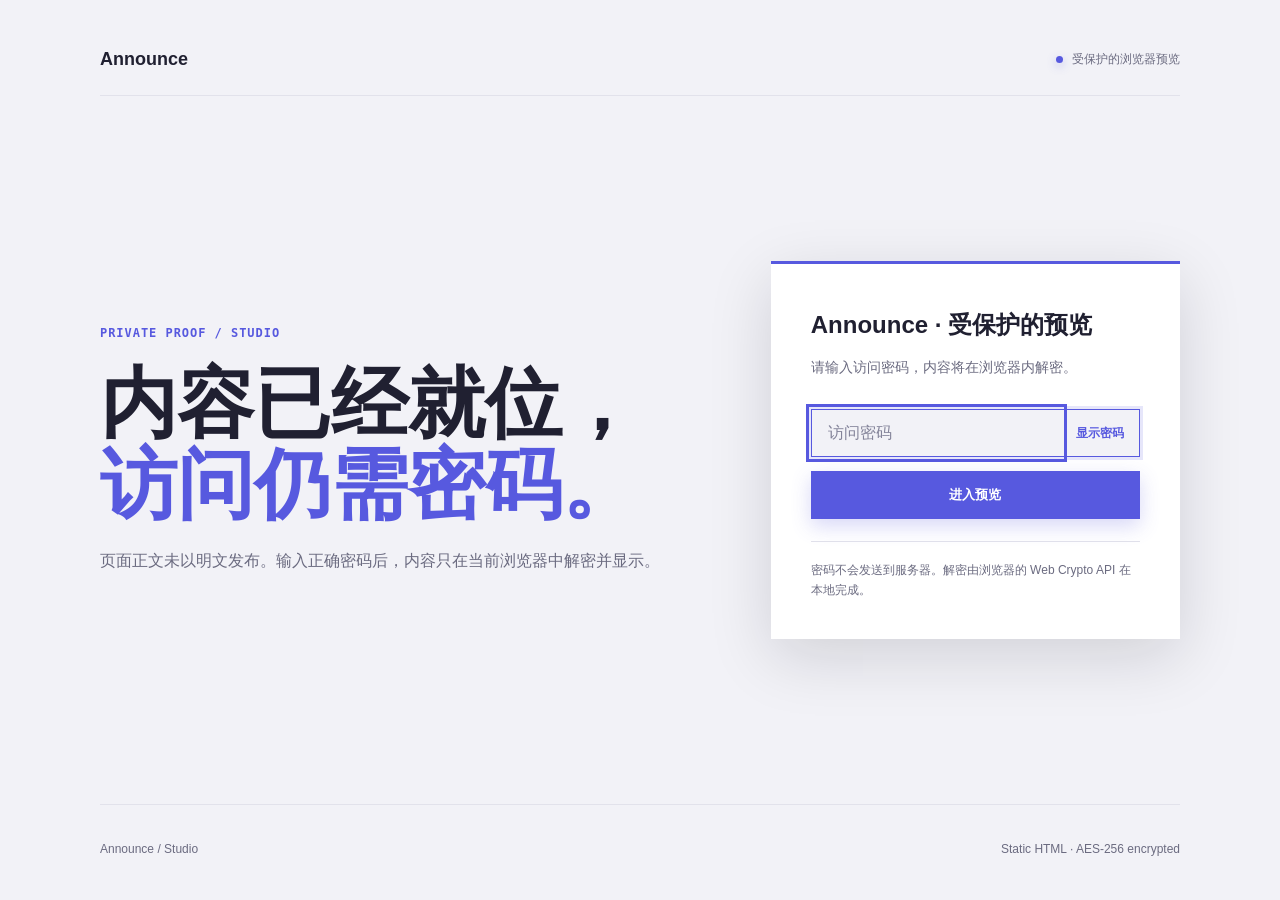
==== studio/index.html @ 5dee1dbb "Deploy 1ccfae8" ====
<!doctype html>
<html class="staticrypt-html" lang="zh-CN">
  <head>
    <meta charset="utf-8" />
    <meta name="viewport" content="width=device-width, initial-scale=1" />
    <meta name="robots" content="noindex, nofollow, noarchive" />
    <meta name="theme-color" content="#F2F2F7" />
    <meta http-equiv="cache-control" content="max-age=0" />
    <meta http-equiv="cache-control" content="no-cache" />
    <meta http-equiv="expires" content="0" />
    <meta http-equiv="pragma" content="no-cache" />
    <title>Announce · 受保护的预览</title>
    <style>
      :root {
        color-scheme: light;
        --canvas: #f2f2f7;
        --paper: #ffffff;
        --ink: #202031;
        --muted: #6b6b80;
        --line: #e2e2eb;
        --brand: #5759df;
        --brand-soft: #eeeeff;
        font-family: -apple-system, BlinkMacSystemFont, "PingFang SC", "HarmonyOS Sans SC", "Microsoft YaHei", "Noto Sans CJK SC", sans-serif;
      }

      * { box-sizing: border-box; }

      .staticrypt-html,
      .staticrypt-body { min-height: 100%; }

      .staticrypt-body {
        margin: 0;
        background: var(--canvas);
        color: var(--ink);
        line-height: 1.6;
        -webkit-font-smoothing: antialiased;
      }

      .hidden { display: none !important; }

      .staticrypt-spinner-container {
        min-height: 100vh;
        display: grid;
        place-items: center;
      }

      .staticrypt-spinner {
        width: 36px;
        height: 36px;
        border: 3px solid var(--line);
        border-top-color: var(--brand);
        border-radius: 50%;
        animation: spin 700ms linear infinite;
      }

      .staticrypt-content {
        min-height: 100vh;
        padding: 24px;
        display: grid;
        grid-template-rows: auto 1fr auto;
      }

      .access-header,
      .access-footer {
        width: min(100%, 1080px);
        margin: 0 auto;
        display: flex;
        align-items: center;
        justify-content: space-between;
        gap: 20px;
        font-size: 12px;
      }

      .access-header {
        min-height: 72px;
        border-bottom: 1px solid var(--line);
      }

      .brand {
        margin: 0;
        color: var(--ink);
        font-size: 18px;
        font-weight: 750;
      }

      .access-state,
      .access-footer { color: var(--muted); }

      .access-state {
        margin: 0;
        display: flex;
        align-items: center;
        gap: 9px;
      }

      .access-state::before {
        width: 7px;
        height: 7px;
        background: var(--brand);
        border-radius: 50%;
        box-shadow: 0 3px 10px rgba(87, 89, 223, 0.35);
        content: "";
      }

      .staticrypt-page {
        width: min(100%, 1080px);
        margin: 0 auto;
        display: grid;
        grid-template-columns: minmax(0, 1fr) minmax(360px, 0.72fr);
        align-items: center;
        gap: clamp(40px, 8vw, 116px);
      }

      .context-copy { max-width: 560px; }

      .eyebrow {
        margin: 0;
        color: var(--brand);
        font-family: ui-monospace, SFMono-Regular, Menlo, Consolas, monospace;
        font-size: 12px;
        font-weight: 700;
        letter-spacing: 0.08em;
        text-transform: uppercase;
      }

      .context-copy h1 {
        margin: 20px 0 22px;
        font-size: clamp(3rem, 6vw, 5.5rem);
        line-height: 1.05;
        text-wrap: balance;
      }

      .context-copy h1 span {
        display: block;
        color: var(--brand);
      }

      .context-copy > p:last-child {
        max-width: 38em;
        margin: 0;
        color: var(--muted);
        font-size: 16px;
        line-height: 1.85;
      }

      .staticrypt-form {
        padding: 42px 40px 38px;
        border-top: 3px solid var(--brand);
        background: var(--paper);
        box-shadow: 0 18px 60px rgba(16, 16, 30, 0.14);
      }

      .staticrypt-title {
        margin: 0;
        font-size: 24px;
        font-weight: 750;
      }

      .staticrypt-instructions {
        margin: 10px 0 30px;
        color: var(--muted);
        font-size: 14px;
        line-height: 1.75;
      }

      .staticrypt-password-container {
        display: grid;
        grid-template-columns: 1fr auto;
        border: 1px solid var(--line);
        background: var(--canvas);
      }

      .staticrypt-password-container:focus-within {
        border-color: var(--brand);
        box-shadow: 0 0 0 3px rgba(87, 89, 223, 0.15);
      }

      #staticrypt-password {
        min-width: 0;
        padding: 14px 16px;
        border: 0;
        outline: 0;
        background: transparent;
        color: var(--ink);
        font-size: 16px;
      }

      #staticrypt-password::placeholder { color: #838399; }

      .staticrypt-toggle-password-visibility {
        padding: 0 15px;
        border: 0;
        background: transparent;
        color: var(--brand);
        cursor: pointer;
        font-size: 12px;
        font-weight: 700;
      }

      .staticrypt-decrypt-button {
        width: 100%;
        margin-top: 14px;
        padding: 14px 18px;
        border: 1px solid var(--brand);
        background: var(--brand);
        color: var(--paper);
        cursor: pointer;
        font-weight: 700;
        box-shadow: 0 7px 20px rgba(87, 89, 223, 0.24);
      }

      .staticrypt-decrypt-button:hover { background: var(--ink); border-color: var(--ink); }

      .staticrypt-toggle-password-visibility:focus-visible,
      .staticrypt-decrypt-button:focus-visible,
      #staticrypt-password:focus-visible {
        outline: 3px solid var(--brand);
        outline-offset: 3px;
      }

      .staticrypt-remember {
        margin: 16px 0 0;
        display: flex;
        align-items: center;
        gap: 8px;
        color: var(--muted);
        font-size: 13px;
      }

      .staticrypt-error {
        margin: 14px 0 0;
        color: #9c2e3d;
        font-size: 13px;
      }

      .form-note {
        margin: 22px 0 0;
        padding-top: 18px;
        border-top: 1px solid var(--line);
        color: var(--muted);
        font-size: 12px;
        line-height: 1.7;
      }

      .access-footer {
        min-height: 72px;
        padding-top: 18px;
        border-top: 1px solid var(--line);
      }

      .access-footer p { margin: 0; }

      @keyframes spin { to { transform: rotate(360deg); } }

      @media (max-width: 780px) {
        .staticrypt-content { padding: 16px; }
        .staticrypt-page {
          padding: 58px 0 72px;
          grid-template-columns: 1fr;
          gap: 42px;
        }
        .context-copy h1 { font-size: clamp(2.8rem, 14vw, 4.6rem); }
        .staticrypt-form { padding: 34px 26px 30px; }
        .access-footer { align-items: flex-start; flex-direction: column; justify-content: center; }
      }

      @media (prefers-reduced-motion: reduce) {
        *, *::before, *::after {
          animation-duration: 0.01ms !important;
          animation-iteration-count: 1 !important;
        }
      }
    </style>
  </head>
  <body class="staticrypt-body">
    <div id="staticrypt_loading" class="staticrypt-spinner-container" aria-label="正在加载">
      <div class="staticrypt-spinner" aria-hidden="true"></div>
    </div>

    <div id="staticrypt_content" class="staticrypt-content hidden">
      <header class="access-header">
        <p class="brand">Announce</p>
        <p class="access-state">受保护的浏览器预览</p>
      </header>

      <main class="staticrypt-page">
        <div class="context-copy">
          <p class="eyebrow">Private proof / Studio</p>
          <h1>内容已经就位，<span>访问仍需密码。</span></h1>
          <p>页面正文未以明文发布。输入正确密码后，内容只在当前浏览器中解密并显示。</p>
        </div>

        <section class="staticrypt-form" aria-labelledby="access-title">
          <p id="access-title" class="staticrypt-title">Announce · 受保护的预览</p>
          <p class="staticrypt-instructions">请输入访问密码，内容将在浏览器内解密。</p>

          <form id="staticrypt-form" action="#" method="post">
            <div class="staticrypt-password-container">
              <input
                id="staticrypt-password"
                type="password"
                name="password"
                placeholder="访问密码"
                autocomplete="current-password"
                autofocus
              />
              <button class="staticrypt-toggle-password-visibility" type="button">显示密码</button>
            </div>

            <label id="staticrypt-remember-label" class="staticrypt-remember hidden">
              <input id="staticrypt-remember" type="checkbox" name="remember" />
              Remember me
            </label>

            <input type="submit" class="staticrypt-decrypt-button" value="进入预览" />
            <p id="staticrypt-error" class="staticrypt-error hidden" role="alert"></p>
          </form>

          <p class="form-note">密码不会发送到服务器。解密由浏览器的 Web Crypto API 在本地完成。</p>
        </section>
      </main>

      <footer class="access-footer">
        <p>Announce / Studio</p>
        <p>Static HTML · AES-256 encrypted</p>
      </footer>
    </div>

    <script>
      const staticryptInitiator = ((function(){
  const exports = {};
  const cryptoEngine = ((function(){
  const exports = {};
  const { subtle } = crypto;

const IV_BITS = 16 * 8;
const HEX_BITS = 4;
const ENCRYPTION_ALGO = "AES-CBC";

/**
 * Translates between utf8 encoded hexadecimal strings
 * and Uint8Array bytes.
 */
const HexEncoder = {
    /**
     * hex string -> bytes
     * @param {string} hexString
     * @returns {Uint8Array}
     */
    parse: function (hexString) {
        if (hexString.length % 2 !== 0) throw "Invalid hexString";
        const arrayBuffer = new Uint8Array(hexString.length / 2);

        for (let i = 0; i < hexString.length; i += 2) {
            const byteValue = parseInt(hexString.substring(i, i + 2), 16);
            if (isNaN(byteValue)) {
                throw "Invalid hexString";
            }
            arrayBuffer[i / 2] = byteValue;
        }
        return arrayBuffer;
    },

    /**
     * bytes -> hex string
     * @param {Uint8Array} bytes
     * @returns {string}
     */
    stringify: function (bytes) {
        const hexBytes = [];

        for (let i = 0; i < bytes.length; ++i) {
            let byteString = bytes[i].toString(16);
            if (byteString.length < 2) {
                byteString = "0" + byteString;
            }
            hexBytes.push(byteString);
        }
        return hexBytes.join("");
    },
};

/**
 * Translates between utf8 strings and Uint8Array bytes.
 */
const UTF8Encoder = {
    parse: function (str) {
        return new TextEncoder().encode(str);
    },

    stringify: function (bytes) {
        return new TextDecoder().decode(bytes);
    },
};

/**
 * Salt and encrypt a msg with a password.
 */
async function encrypt(msg, hashedPassword) {
    // Must be 16 bytes, unpredictable, and preferably cryptographically random. However, it need not be secret.
    // https://developer.mozilla.org/en-US/docs/Web/API/SubtleCrypto/encrypt#parameters
    const iv = crypto.getRandomValues(new Uint8Array(IV_BITS / 8));

    const key = await subtle.importKey("raw", HexEncoder.parse(hashedPassword), ENCRYPTION_ALGO, false, ["encrypt"]);

    const encrypted = await subtle.encrypt(
        {
            name: ENCRYPTION_ALGO,
            iv: iv,
        },
        key,
        UTF8Encoder.parse(msg)
    );

    // iv will be 32 hex characters, we prepend it to the ciphertext for use in decryption
    return HexEncoder.stringify(iv) + HexEncoder.stringify(new Uint8Array(encrypted));
}
exports.encrypt = encrypt;

/**
 * Decrypt a salted msg using a password.
 *
 * @param {string} encryptedMsg
 * @param {string} hashedPassword
 * @returns {Promise<string>}
 */
async function decrypt(encryptedMsg, hashedPassword) {
    const ivLength = IV_BITS / HEX_BITS;
    const iv = HexEncoder.parse(encryptedMsg.substring(0, ivLength));
    const encrypted = encryptedMsg.substring(ivLength);

    const key = await subtle.importKey("raw", HexEncoder.parse(hashedPassword), ENCRYPTION_ALGO, false, ["decrypt"]);

    const outBuffer = await subtle.decrypt(
        {
            name: ENCRYPTION_ALGO,
            iv: iv,
        },
        key,
        HexEncoder.parse(encrypted)
    );

    return UTF8Encoder.stringify(new Uint8Array(outBuffer));
}
exports.decrypt = decrypt;

/**
 * Salt and hash the password so it can be stored in localStorage without opening a password reuse vulnerability.
 *
 * @param {string} password
 * @param {string} salt
 * @returns {Promise<string>}
 */
async function hashPassword(password, salt) {
    // we hash the password in multiple steps, each adding more iterations. This is because we used to allow less
    // iterations, so for backward compatibility reasons, we need to support going from that to more iterations.
    let hashedPassword = await hashLegacyRound(password, salt);

    hashedPassword = await hashSecondRound(hashedPassword, salt);

    return hashThirdRound(hashedPassword, salt);
}
exports.hashPassword = hashPassword;

/**
 * This hashes the password with 1k iterations. This is a low number, we need this function to support backwards
 * compatibility.
 *
 * @param {string} password
 * @param {string} salt
 * @returns {Promise<string>}
 */
function hashLegacyRound(password, salt) {
    return pbkdf2(password, salt, 1000, "SHA-1");
}
exports.hashLegacyRound = hashLegacyRound;

/**
 * Add a second round of iterations. This is because we used to use 1k, so for backwards compatibility with
 * remember-me/autodecrypt links, we need to support going from that to more iterations.
 *
 * @param hashedPassword
 * @param salt
 * @returns {Promise<string>}
 */
function hashSecondRound(hashedPassword, salt) {
    return pbkdf2(hashedPassword, salt, 14000, "SHA-256");
}
exports.hashSecondRound = hashSecondRound;

/**
 * Add a third round of iterations to bring total number to 600k. This is because we used to use 1k, then 15k, so for
 * backwards compatibility with remember-me/autodecrypt links, we need to support going from that to more iterations.
 *
 * @param hashedPassword
 * @param salt
 * @returns {Promise<string>}
 */
function hashThirdRound(hashedPassword, salt) {
    return pbkdf2(hashedPassword, salt, 585000, "SHA-256");
}
exports.hashThirdRound = hashThirdRound;

/**
 * Salt and hash the password so it can be stored in localStorage without opening a password reuse vulnerability.
 *
 * @param {string} password
 * @param {string} salt
 * @param {int} iterations
 * @param {string} hashAlgorithm
 * @returns {Promise<string>}
 */
async function pbkdf2(password, salt, iterations, hashAlgorithm) {
    const key = await subtle.importKey("raw", UTF8Encoder.parse(password), "PBKDF2", false, ["deriveBits"]);

    const keyBytes = await subtle.deriveBits(
        {
            name: "PBKDF2",
            hash: hashAlgorithm,
            iterations,
            salt: UTF8Encoder.parse(salt),
        },
        key,
        256
    );

    return HexEncoder.stringify(new Uint8Array(keyBytes));
}

function generateRandomSalt() {
    const bytes = crypto.getRandomValues(new Uint8Array(128 / 8));

    return HexEncoder.stringify(new Uint8Array(bytes));
}
exports.generateRandomSalt = generateRandomSalt;

async function signMessage(hashedPassword, message) {
    const key = await subtle.importKey(
        "raw",
        HexEncoder.parse(hashedPassword),
        {
            name: "HMAC",
            hash: "SHA-256",
        },
        false,
        ["sign"]
    );
    const signature = await subtle.sign("HMAC", key, UTF8Encoder.parse(message));

    return HexEncoder.stringify(new Uint8Array(signature));
}
exports.signMessage = signMessage;

function getRandomAlphanum() {
    const possibleCharacters = "abcdefghijklmnopqrstuvwxyzABCDEFGHIJKLMNOPQRSTUVWXYZ0123456789";

    let byteArray;
    let parsedInt;

    // Keep generating new random bytes until we get a value that falls
    // within a range that can be evenly divided by possibleCharacters.length
    do {
        byteArray = crypto.getRandomValues(new Uint8Array(1));
        // extract the lowest byte to get an int from 0 to 255 (probably unnecessary, since we're only generating 1 byte)
        parsedInt = byteArray[0] & 0xff;
    } while (parsedInt >= 256 - (256 % possibleCharacters.length));

    // Take the modulo of the parsed integer to get a random number between 0 and totalLength - 1
    const randomIndex = parsedInt % possibleCharacters.length;

    return possibleCharacters[randomIndex];
}

/**
 * Generate a random string of a given length.
 *
 * @param {int} length
 * @returns {string}
 */
function generateRandomString(length) {
    let randomString = "";

    for (let i = 0; i < length; i++) {
        randomString += getRandomAlphanum();
    }

    return randomString;
}
exports.generateRandomString = generateRandomString;

  return exports;
})());
const codec = ((function(){
  const exports = {};
  /**
 * Initialize the codec with the provided cryptoEngine - this return functions to encode and decode messages.
 *
 * @param cryptoEngine - the engine to use for encryption / decryption
 */
function init(cryptoEngine) {
    const exports = {};

    /**
     * Top-level function for encoding a message.
     * Includes password hashing, encryption, and signing.
     *
     * @param {string} msg
     * @param {string} password
     * @param {string} salt
     *
     * @returns {string} The encoded text
     */
    async function encode(msg, password, salt) {
        const hashedPassword = await cryptoEngine.hashPassword(password, salt);

        const encrypted = await cryptoEngine.encrypt(msg, hashedPassword);

        // we use the hashed password in the HMAC because this is effectively what will be used a password (so we can store
        // it in localStorage safely, we don't use the clear text password)
        const hmac = await cryptoEngine.signMessage(hashedPassword, encrypted);

        return hmac + encrypted;
    }
    exports.encode = encode;

    /**
     * Encode using a password that has already been hashed. This is useful to encode multiple messages in a row, that way
     * we don't need to hash the password multiple times.
     *
     * @param {string} msg
     * @param {string} hashedPassword
     *
     * @returns {string} The encoded text
     */
    async function encodeWithHashedPassword(msg, hashedPassword) {
        const encrypted = await cryptoEngine.encrypt(msg, hashedPassword);

        // we use the hashed password in the HMAC because this is effectively what will be used a password (so we can store
        // it in localStorage safely, we don't use the clear text password)
        const hmac = await cryptoEngine.signMessage(hashedPassword, encrypted);

        return hmac + encrypted;
    }
    exports.encodeWithHashedPassword = encodeWithHashedPassword;

    /**
     * Top-level function for decoding a message.
     * Includes signature check and decryption.
     *
     * @param {string} signedMsg
     * @param {string} hashedPassword
     * @param {string} salt
     * @param {int} backwardCompatibleAttempt
     * @param {string} originalPassword
     *
     * @returns {Object} {success: true, decoded: string} | {success: false, message: string}
     */
    async function decode(signedMsg, hashedPassword, salt, backwardCompatibleAttempt = 0, originalPassword = "") {
        const encryptedHMAC = signedMsg.substring(0, 64);
        const encryptedMsg = signedMsg.substring(64);
        const decryptedHMAC = await cryptoEngine.signMessage(hashedPassword, encryptedMsg);

        if (decryptedHMAC !== encryptedHMAC) {
            // we have been raising the number of iterations in the hashing algorithm multiple times, so to support the old
            // remember-me/autodecrypt links we need to try bringing the old hashes up to speed.
            originalPassword = originalPassword || hashedPassword;
            if (backwardCompatibleAttempt === 0) {
                const updatedHashedPassword = await cryptoEngine.hashThirdRound(originalPassword, salt);

                return decode(signedMsg, updatedHashedPassword, salt, backwardCompatibleAttempt + 1, originalPassword);
            }
            if (backwardCompatibleAttempt === 1) {
                let updatedHashedPassword = await cryptoEngine.hashSecondRound(originalPassword, salt);
                updatedHashedPassword = await cryptoEngine.hashThirdRound(updatedHashedPassword, salt);

                return decode(signedMsg, updatedHashedPassword, salt, backwardCompatibleAttempt + 1, originalPassword);
            }

            return { success: false, message: "Signature mismatch" };
        }

        return {
            success: true,
            decoded: await cryptoEngine.decrypt(encryptedMsg, hashedPassword),
        };
    }
    exports.decode = decode;

    return exports;
}
exports.init = init;

  return exports;
})());
const decode = codec.init(cryptoEngine).decode;

/**
 * Initialize the staticrypt module, that exposes functions callbable by the password_template.
 *
 * @param {{
 *  staticryptEncryptedMsgUniqueVariableName: string,
 *  isRememberEnabled: boolean,
 *  rememberDurationInDays: number,
 *  staticryptSaltUniqueVariableName: string,
 * }} staticryptConfig - object of data that is stored on the password_template at encryption time.
 *
 * @param {{
 *  rememberExpirationKey: string,
 *  rememberPassphraseKey: string,
 *  replaceHtmlCallback: function,
 *  clearLocalStorageCallback: function,
 * }} templateConfig - object of data that can be configured by a custom password_template.
 */
function init(staticryptConfig, templateConfig) {
    const exports = {};

    /**
     * Decrypt our encrypted page, replace the whole HTML.
     *
     * @param {string} hashedPassword
     * @returns {Promise<boolean>}
     */
    async function decryptAndReplaceHtml(hashedPassword) {
        const { staticryptEncryptedMsgUniqueVariableName, staticryptSaltUniqueVariableName } = staticryptConfig;
        const { replaceHtmlCallback } = templateConfig;

        const result = await decode(
            staticryptEncryptedMsgUniqueVariableName,
            hashedPassword,
            staticryptSaltUniqueVariableName
        );
        if (!result.success) {
            return false;
        }
        const plainHTML = result.decoded;

        // if the user configured a callback call it, otherwise just replace the whole HTML
        if (typeof replaceHtmlCallback === "function") {
            replaceHtmlCallback(plainHTML);
        } else {
            document.write(plainHTML);
            document.close();
        }

        return true;
    }

    /**
     * Attempt to decrypt the page and replace the whole HTML.
     *
     * @param {string} password
     * @param {boolean} isRememberChecked
     *
     * @returns {Promise<{isSuccessful: boolean, hashedPassword?: string}>} - we return an object, so that if we want to
     *   expose more information in the future we can do it without breaking the password_template
     */
    async function handleDecryptionOfPage(password, isRememberChecked) {
        const { staticryptSaltUniqueVariableName } = staticryptConfig;

        // decrypt and replace the whole page
        const hashedPassword = await cryptoEngine.hashPassword(password, staticryptSaltUniqueVariableName);
        return handleDecryptionOfPageFromHash(hashedPassword, isRememberChecked);
    }
    exports.handleDecryptionOfPage = handleDecryptionOfPage;

    async function handleDecryptionOfPageFromHash(hashedPassword, isRememberChecked) {
        const { isRememberEnabled, rememberDurationInDays } = staticryptConfig;
        const { rememberExpirationKey, rememberPassphraseKey } = templateConfig;

        const isDecryptionSuccessful = await decryptAndReplaceHtml(hashedPassword);

        if (!isDecryptionSuccessful) {
            return {
                isSuccessful: false,
                hashedPassword,
            };
        }

        // remember the hashedPassword and set its expiration if necessary
        if (isRememberEnabled && isRememberChecked) {
            window.localStorage.setItem(rememberPassphraseKey, hashedPassword);

            // set the expiration if the duration isn't 0 (meaning no expiration)
            if (rememberDurationInDays > 0) {
                window.localStorage.setItem(
                    rememberExpirationKey,
                    (new Date().getTime() + rememberDurationInDays * 24 * 60 * 60 * 1000).toString()
                );
            }
        }

        return {
            isSuccessful: true,
            hashedPassword,
        };
    }
    exports.handleDecryptionOfPageFromHash = handleDecryptionOfPageFromHash;

    /**
     * Clear localstorage from staticrypt related values
     */
    function clearLocalStorage() {
        const { clearLocalStorageCallback, rememberExpirationKey, rememberPassphraseKey } = templateConfig;

        if (typeof clearLocalStorageCallback === "function") {
            clearLocalStorageCallback();
        } else {
            localStorage.removeItem(rememberPassphraseKey);
            localStorage.removeItem(rememberExpirationKey);
        }
    }

    async function handleDecryptOnLoad() {
        let isSuccessful = await decryptOnLoadFromUrl();

        if (!isSuccessful) {
            isSuccessful = await decryptOnLoadFromRememberMe();
        }

        return { isSuccessful };
    }
    exports.handleDecryptOnLoad = handleDecryptOnLoad;

    /**
     * Clear storage if we are logging out
     *
     * @returns {boolean} - whether we logged out
     */
    function logoutIfNeeded() {
        const logoutKey = "staticrypt_logout";

        // handle logout through query param
        const queryParams = new URLSearchParams(window.location.search);
        if (queryParams.has(logoutKey)) {
            clearLocalStorage();
            return true;
        }

        // handle logout through URL fragment
        const hash = window.location.hash.substring(1);
        if (hash.includes(logoutKey)) {
            clearLocalStorage();
            return true;
        }

        return false;
    }

    /**
     * To be called on load: check if we want to try to decrypt and replace the HTML with the decrypted content, and
     * try to do it if needed.
     *
     * @returns {Promise<boolean>} true if we derypted and replaced the whole page, false otherwise
     */
    async function decryptOnLoadFromRememberMe() {
        const { rememberDurationInDays } = staticryptConfig;
        const { rememberExpirationKey, rememberPassphraseKey } = templateConfig;

        // if we are login out, terminate
        if (logoutIfNeeded()) {
            return false;
        }

        // if there is expiration configured, check if we're not beyond the expiration
        if (rememberDurationInDays && rememberDurationInDays > 0) {
            const expiration = localStorage.getItem(rememberExpirationKey),
                isExpired = expiration && new Date().getTime() > parseInt(expiration);

            if (isExpired) {
                clearLocalStorage();
                return false;
            }
        }

        const hashedPassword = localStorage.getItem(rememberPassphraseKey);

        if (hashedPassword) {
            // try to decrypt
            const isDecryptionSuccessful = await decryptAndReplaceHtml(hashedPassword);

            // if the decryption is unsuccessful the password might be wrong - silently clear the saved data and let
            // the user fill the password form again
            if (!isDecryptionSuccessful) {
                clearLocalStorage();
                return false;
            }

            return true;
        }

        return false;
    }

    async function decryptOnLoadFromUrl() {
        const passwordKey = "staticrypt_pwd";
        const rememberMeKey = "remember_me";

        // try to get the password from the query param (for backward compatibility - we now want to avoid this method,
        // since it sends the hashed password to the server which isn't needed)
        const queryParams = new URLSearchParams(window.location.search);
        const hashedPasswordQuery = queryParams.get(passwordKey);
        const rememberMeQuery = queryParams.get(rememberMeKey);

        const urlFragment = window.location.hash.substring(1);
        // get the password from the url fragment
        const hashedPasswordRegexMatch = urlFragment.match(new RegExp(passwordKey + "=([^&]*)"));
        const hashedPasswordFragment = hashedPasswordRegexMatch ? hashedPasswordRegexMatch[1] : null;
        const rememberMeFragment = urlFragment.includes(rememberMeKey);

        const hashedPassword = hashedPasswordFragment || hashedPasswordQuery;
        const rememberMe = rememberMeFragment || rememberMeQuery;

        if (hashedPassword) {
            return handleDecryptionOfPageFromHash(hashedPassword, rememberMe);
        }

        return false;
    }

    return exports;
}
exports.init = init;

  return exports;
})());
      const templateError = "密码不正确，请重新输入。",
        templateToggleAltShow = "显示密码",
        templateToggleAltHide = "隐藏密码",
        isRememberEnabled = false,
        staticryptConfig = {"staticryptEncryptedMsgUniqueVariableName":"[base64]","isRememberEnabled":false,"rememberDurationInDays":0,"staticryptSaltUniqueVariableName":"d187ee99e96424cf1c03592c0cd8d786"};

      const templateConfig = {
        rememberExpirationKey: "staticrypt_expiration",
        rememberPassphraseKey: "staticrypt_passphrase",
        replaceHtmlCallback: null,
        clearLocalStorageCallback: null,
      };

      const staticrypt = staticryptInitiator.init(staticryptConfig, templateConfig);
      const passwordInput = document.getElementById("staticrypt-password");
      const toggleButton = document.querySelector(".staticrypt-toggle-password-visibility");
      const errorMessage = document.getElementById("staticrypt-error");

      window.onload = async function () {
        const { isSuccessful } = await staticrypt.handleDecryptOnLoad();

        if (!isSuccessful) {
          document.getElementById("staticrypt_loading").classList.add("hidden");
          document.getElementById("staticrypt_content").classList.remove("hidden");
          passwordInput.focus();

          if (isRememberEnabled) {
            document.getElementById("staticrypt-remember-label").classList.remove("hidden");
          }
        }
      };

      toggleButton.addEventListener("click", function () {
        const showingPassword = passwordInput.type === "text";
        passwordInput.type = showingPassword ? "password" : "text";
        toggleButton.textContent = showingPassword ? templateToggleAltShow : templateToggleAltHide;
        toggleButton.setAttribute("aria-pressed", String(!showingPassword));
        passwordInput.focus();
      });

      document.getElementById("staticrypt-form").addEventListener("submit", async function (event) {
        event.preventDefault();
        errorMessage.classList.add("hidden");

        const password = passwordInput.value;
        const isRememberChecked = document.getElementById("staticrypt-remember").checked;
        const { isSuccessful } = await staticrypt.handleDecryptionOfPage(password, isRememberChecked);

        if (!isSuccessful) {
          errorMessage.textContent = templateError;
          errorMessage.classList.remove("hidden");
          passwordInput.select();
        }
      });
    </script>
  </body>
</html>
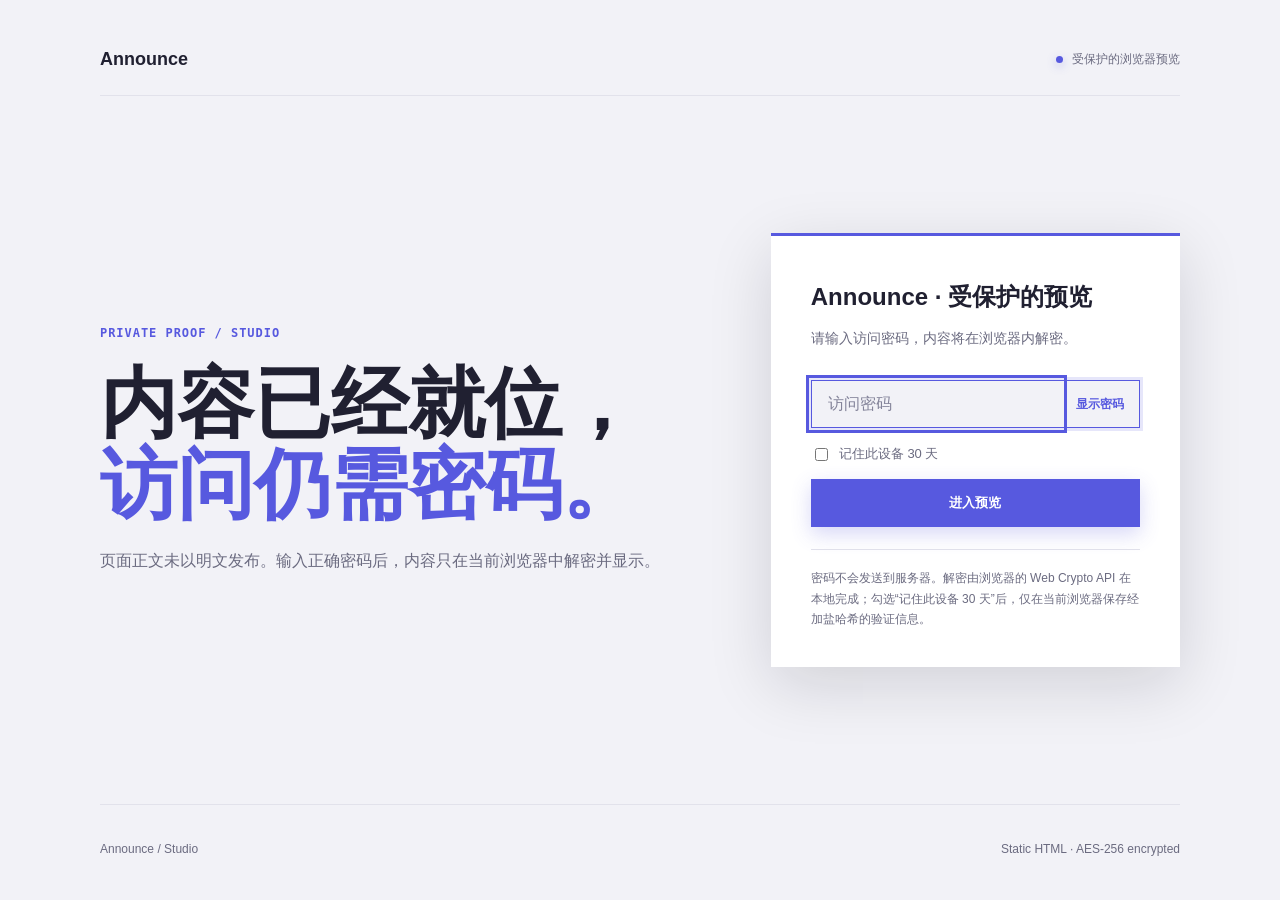
==== commit e9ebebd9: "Deploy 1fa91de" ====
--- a/studio/index.html
+++ b/studio/index.html
@@ -309,14 +309,14 @@
 
             <label id="staticrypt-remember-label" class="staticrypt-remember hidden">
               <input id="staticrypt-remember" type="checkbox" name="remember" />
-              Remember me
+              记住此设备 30 天
             </label>
 
             <input type="submit" class="staticrypt-decrypt-button" value="进入预览" />
             <p id="staticrypt-error" class="staticrypt-error hidden" role="alert"></p>
           </form>
 
-          <p class="form-note">密码不会发送到服务器。解密由浏览器的 Web Crypto API 在本地完成。</p>
+          <p class="form-note">密码不会发送到服务器。解密由浏览器的 Web Crypto API 在本地完成；勾选“记住此设备 30 天”后，仅在当前浏览器保存经加盐哈希的验证信息。</p>
         </section>
       </main>
 
@@ -926,8 +926,8 @@
       const templateError = "密码不正确，请重新输入。",
         templateToggleAltShow = "显示密码",
         templateToggleAltHide = "隐藏密码",
-        isRememberEnabled = false,
-        staticryptConfig = {"staticryptEncryptedMsgUniqueVariableName":"[base64]","isRememberEnabled":false,"rememberDurationInDays":0,"staticryptSaltUniqueVariableName":"d187ee99e96424cf1c03592c0cd8d786"};
+        isRememberEnabled = true,
+        staticryptConfig = {"staticryptEncryptedMsgUniqueVariableName":"[base64]","isRememberEnabled":true,"rememberDurationInDays":30,"staticryptSaltUniqueVariableName":"d187ee99e96424cf1c03592c0cd8d786"};
 
       const templateConfig = {
         rememberExpirationKey: "staticrypt_expiration",
